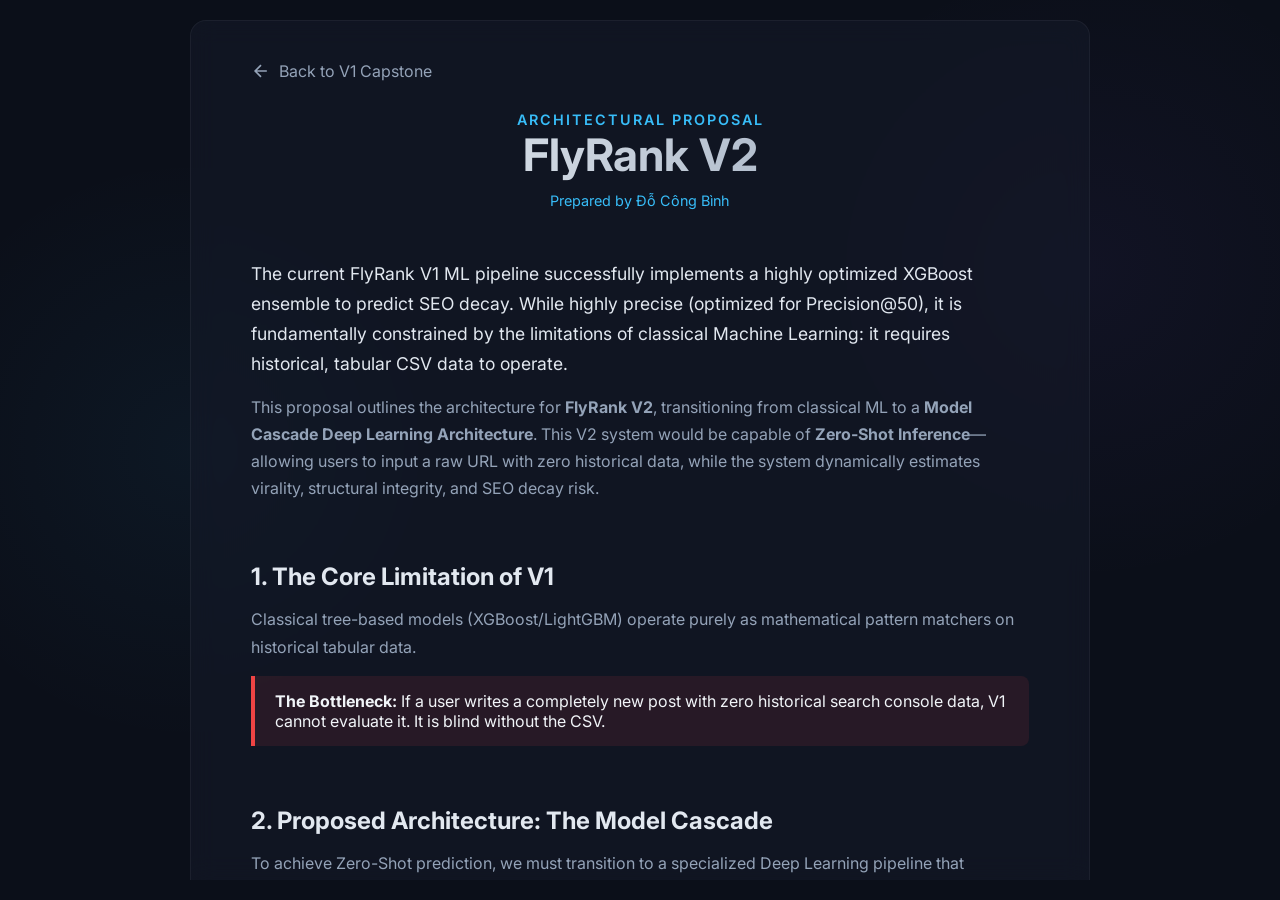
==== docs/v2.html @ f40fcbc7 "feat: build standalone v2 proposal web page" ====
<!DOCTYPE html>
<html lang="en">
<head>
    <meta charset="UTF-8">
    <meta name="viewport" content="width=device-width, initial-scale=1.0">
    <title>FlyRank V2 Architecture Proposal | Zero-Shot Cascade</title>
    
    <link rel="icon" href="data:image/svg+xml,<svg xmlns='http://www.w3.org/2000/svg' viewBox='0 0 100 100'><text y='.9em' font-size='90'>%E2%9A%A1</text></svg>">
    <link rel="stylesheet" href="style.css">
    <link href="https://fonts.googleapis.com/css2?family=Inter:wght@300;400;600;800&display=swap" rel="stylesheet">
    
    <style>
        /* V2 Specific Overrides & Flowchart */
        .v2-header {
            text-align: center;
            margin-bottom: 50px;
        }
        
        .v2-header h1 {
            font-size: 2.8rem;
            background: linear-gradient(90deg, #f1f5f9, #94a3b8);
            -webkit-background-clip: text;
            -webkit-text-fill-color: transparent;
            margin-bottom: 10px;
        }
        
        .v2-subtitle {
            color: var(--accent);
            font-weight: 600;
            letter-spacing: 2px;
            text-transform: uppercase;
            font-size: 0.9rem;
        }

        .section-block {
            margin-bottom: 60px;
        }

        .v2-flowchart {
            display: flex;
            flex-direction: column;
            align-items: center;
            padding: 40px 0;
            margin: 40px 0;
            background: rgba(0, 0, 0, 0.2);
            border-radius: 16px;
            border: 1px solid rgba(255,255,255,0.05);
        }

        .flow-node {
            padding: 20px 30px;
            border-radius: 12px;
            text-align: center;
            min-width: 320px;
            font-weight: 600;
            font-size: 1.1rem;
            position: relative;
            z-index: 2;
            box-shadow: 0 10px 30px rgba(0,0,0,0.3);
            transition: transform 0.3s ease;
        }
        
        .flow-node:hover {
            transform: translateY(-2px);
        }

        .node-user {
            background: rgba(255, 255, 255, 0.05);
            border: 1px solid rgba(255, 255, 255, 0.2);
            color: var(--text-main);
        }

        .node-gateway {
            background: rgba(56, 189, 248, 0.1);
            border: 1px solid rgba(56, 189, 248, 0.4);
            color: #38bdf8;
        }

        .node-brain {
            background: #334155;
            border: 1px solid rgba(255, 255, 255, 0.2);
            color: white;
            box-shadow: 0 0 20px rgba(51, 65, 85, 0.5);
        }

        .node-mouth {
            background: #10B981;
            border: 1px solid rgba(16, 185, 129, 0.4);
            color: white;
            box-shadow: 0 0 20px rgba(16, 185, 129, 0.3);
        }

        .flow-arrow {
            display: flex;
            flex-direction: column;
            align-items: center;
            justify-content: center;
            position: relative;
            height: 60px;
        }

        .flow-arrow .line {
            width: 2px;
            height: 100%;
            background: linear-gradient(to bottom, rgba(255,255,255,0.4), rgba(255,255,255,0.1));
        }

        .flow-arrow .arrowhead {
            position: absolute;
            bottom: -2px;
            width: 0; 
            height: 0; 
            border-left: 6px solid transparent;
            border-right: 6px solid transparent;
            border-top: 6px solid rgba(255,255,255,0.4);
        }

        .flow-arrow-label {
            position: absolute;
            left: 50%;
            transform: translateX(20px);
            background: var(--bg-dark);
            padding: 6px 14px;
            border-radius: 20px;
            font-size: 0.85rem;
            color: var(--text-muted);
            border: 1px solid rgba(255,255,255,0.1);
            white-space: nowrap;
            box-shadow: 0 4px 10px rgba(0,0,0,0.5);
        }

        .economics-grid {
            display: grid;
            grid-template-columns: 1fr 1fr;
            gap: 20px;
            margin-top: 20px;
        }

        .econ-card {
            text-align: center;
            padding: 40px 30px;
            background: rgba(255,255,255,0.02);
            border: 1px solid rgba(255,255,255,0.05);
            border-radius: 16px;
        }

        .econ-val {
            font-size: 3rem;
            font-weight: 800;
            color: #10B981;
            margin-bottom: 15px;
            text-shadow: 0 0 30px rgba(16, 185, 129, 0.3);
        }
        
        .econ-card p {
            color: var(--text-muted);
            font-size: 0.95rem;
            margin: 0;
        }

        .back-btn {
            display: inline-flex;
            align-items: center;
            gap: 8px;
            color: var(--text-muted);
            text-decoration: none;
            margin-bottom: 30px;
            transition: color 0.2s;
        }
        
        .back-btn:hover {
            color: var(--text-main);
        }
    </style>
</head>
<body>
    <div class="app-container" style="justify-content: center;">
        
        <main class="main-content" style="max-width: 900px; flex: none; width: 100%;">
            <div class="content-wrapper glass-panel">
                
                <a href="index.html" class="back-btn">
                    <svg width="20" height="20" viewBox="0 0 24 24" fill="none" stroke="currentColor" stroke-width="2"><path d="M19 12H5M12 19l-7-7 7-7"/></svg>
                    Back to V1 Capstone
                </a>

                <div class="v2-header">
                    <div class="v2-subtitle">Architectural Proposal</div>
                    <h1>FlyRank V2</h1>
                    <p class="author-block" style="border: none; margin: 0; padding: 0;">Prepared by Đỗ Công Bình</p>
                </div>

                <div class="paper-body">
                    <div class="section-block">
                        <p class="lead" style="font-size: 1.1rem; color: #e2e8f0;">The current FlyRank V1 ML pipeline successfully implements a highly optimized XGBoost ensemble to predict SEO decay. While highly precise (optimized for Precision@50), it is fundamentally constrained by the limitations of classical Machine Learning: it requires historical, tabular CSV data to operate.</p>
                        <p>This proposal outlines the architecture for <strong>FlyRank V2</strong>, transitioning from classical ML to a <strong>Model Cascade Deep Learning Architecture</strong>. This V2 system would be capable of <strong>Zero-Shot Inference</strong>—allowing users to input a raw URL with zero historical data, while the system dynamically estimates virality, structural integrity, and SEO decay risk.</p>
                    </div>

                    <div class="section-block">
                        <h2>1. The Core Limitation of V1</h2>
                        <p>Classical tree-based models (XGBoost/LightGBM) operate purely as mathematical pattern matchers on historical tabular data.</p>
                        <div style="background: rgba(239, 68, 68, 0.1); border-left: 4px solid var(--urgent); padding: 15px 20px; border-radius: 0 8px 8px 0;">
                            <strong>The Bottleneck:</strong> If a user writes a completely new post with zero historical search console data, V1 cannot evaluate it. It is blind without the CSV.
                        </div>
                    </div>

                    <div class="section-block">
                        <h2>2. Proposed Architecture: The Model Cascade</h2>
                        <p>To achieve Zero-Shot prediction, we must transition to a specialized Deep Learning pipeline that possesses an internal semantic "world model" of language, SEO, and structural patterns. To optimize for cost and speed, V2 will utilize a <strong>Router / Cascade</strong> pipeline.</p>
                        
                        <!-- CUSTOM ARCHITECTURE DIAGRAM -->
                        <div class="v2-flowchart">
                            <div class="flow-node node-user">User Inputs Raw URL</div>
                            
                            <div class="flow-arrow">
                                <div class="line"></div>
                                <div class="arrowhead"></div>
                            </div>
                            
                            <div class="flow-node node-gateway">FastAPI Gateway</div>
                            
                            <div class="flow-arrow">
                                <div class="line"></div>
                                <div class="arrowhead"></div>
                            </div>
                            
                            <div class="flow-node node-brain">Step 1: The "Brain"<br><span style="font-size: 0.85rem; font-weight: 400; opacity: 0.8;">Fine-Tuned LoRA (Heavy Inference)</span></div>
                            
                            <div class="flow-arrow">
                                <div class="line"></div>
                                <div class="arrowhead"></div>
                                <div class="flow-arrow-label">Calculates Mathematical Embeddings<br>→ Outputs Raw JSON Score</div>
                            </div>
                            
                            <div class="flow-node node-mouth">Step 2: The "Mouth"<br><span style="font-size: 0.85rem; font-weight: 400; opacity: 0.9;">Groq LLaMA 8B Proxy (High-Speed)</span></div>
                            
                            <div class="flow-arrow">
                                <div class="line"></div>
                                <div class="arrowhead"></div>
                                <div class="flow-arrow-label">Translates JSON to Strategy</div>
                            </div>
                            
                            <div class="flow-node node-user" style="border-color: #10B981; color: white;">Final Action Playbook Generated</div>
                        </div>
                    </div>

                    <div class="section-block">
                        <h2>3. Business Impact & Unit Economics</h2>
                        
                        <div class="economics-grid">
                            <div class="econ-card glass-panel">
                                <div class="econ-val">$0.0025</div>
                                <p><strong>Cost Per Inference</strong><br>By decoupling the Brain and Mouth, GPU costs are slashed by 90% compared to a unified LLM.</p>
                            </div>
                            <div class="econ-card glass-panel">
                                <div class="econ-val" style="color: #38bdf8;">∞</div>
                                <p><strong>Frictionless Onboarding</strong><br>Users drop a raw URL into the UI. No Search Console connections or CSV uploads required.</p>
                            </div>
                        </div>

                        <ul style="margin-top: 30px; padding-left: 20px; line-height: 1.8; color: var(--text-muted);">
                            <li><strong style="color: white;">Expanding Total Addressable Market (TAM):</strong> V1 serves enterprise clients with established datasets. V2 opens the market to small firms, solo creators, and startups who lack historical CSV data.</li>
                            <li><strong style="color: white;">Product-Led Growth (Freemium):</strong> The fractional unit economics unlock the financial viability of a "Free Trial" tier, massively lowering CAC.</li>
                            <li><strong style="color: white;">Proprietary Moat:</strong> The fine-tuned LoRA weights combined with the XGBoost ensemble vectors create a highly defensible algorithm that generic wrappers cannot replicate.</li>
                        </ul>
                    </div>

                </div>
            </div>
        </main>
    </div>
</body>
</html>
---- docs/style.css ----
:root {
    --bg-dark: #0b0f19;
    --panel-bg: rgba(20, 25, 40, 0.6);
    --border-glow: rgba(56, 189, 248, 0.3);
    --accent: #38bdf8;
    --text-main: #f1f5f9;
    --text-muted: #94a3b8;
    
    --urgent: #ef4444;
    --standard: #eab308;
    --basement: #22c55e;
}

* {
    box-sizing: border-box;
    margin: 0;
    padding: 0;
    font-family: 'Inter', sans-serif;
}

body {
    background-color: var(--bg-dark);
    color: var(--text-main);
    min-height: 100vh;
    background-image: 
        radial-gradient(circle at 15% 50%, rgba(56, 189, 248, 0.05), transparent 25%),
        radial-gradient(circle at 85% 30%, rgba(139, 92, 246, 0.05), transparent 25%);
}

.glass-panel {
    background: var(--panel-bg);
    backdrop-filter: blur(12px);
    -webkit-backdrop-filter: blur(12px);
    border: 1px solid rgba(255, 255, 255, 0.05);
    border-radius: 16px;
    box-shadow: 0 4px 30px rgba(0, 0, 0, 0.1);
}

.app-container {
    display: flex;
    height: 100vh;
    padding: 20px;
    gap: 20px;
}

/* SIDEBAR */
.sidebar {
    width: 250px;
    padding: 24px;
    display: flex;
    flex-direction: column;
    gap: 30px;
}

.sidebar h2 {
    font-size: 1.2rem;
    font-weight: 800;
    letter-spacing: 1px;
    color: var(--accent);
}

.nav-links {
    display: flex;
    flex-direction: column;
    gap: 10px;
}

.nav-btn {
    background: transparent;
    border: 1px solid transparent;
    color: var(--text-muted);
    text-align: left;
    padding: 10px 15px;
    border-radius: 8px;
    cursor: pointer;
    transition: all 0.2s;
    font-size: 0.95rem;
}

.nav-btn:hover {
    background: rgba(255, 255, 255, 0.05);
    color: var(--text-main);
}

.nav-btn.active {
    background: rgba(56, 189, 248, 0.1);
    color: var(--accent);
    border: 1px solid var(--border-glow);
}

.premium-btn {
    background: linear-gradient(90deg, rgba(56,189,248,0.1) 0%, rgba(139,92,246,0.1) 100%);
    border: 1px solid rgba(139,92,246,0.3);
    color: #e2e8f0;
}

.paper-nav h3 {
    font-size: 0.8rem;
    text-transform: uppercase;
    color: var(--text-muted);
    margin-bottom: 10px;
}

.paper-nav ul {
    list-style: none;
    display: flex;
    flex-direction: column;
    gap: 8px;
}

.paper-nav a {
    color: var(--text-muted);
    text-decoration: none;
    font-size: 0.85rem;
    transition: color 0.2s;
}

.paper-nav a:hover {
    color: var(--accent);
}

/* MAIN CONTENT */
.main-content {
    flex: 1;
    overflow: hidden;
    position: relative;
}

.view-section {
    position: absolute;
    top: 0;
    left: 0;
    width: 100%;
    height: 100%;
    opacity: 0;
    pointer-events: none;
    transition: opacity 0.3s ease;
    overflow-y: auto;
}

.view-section.active {
    opacity: 1;
    pointer-events: all;
}

/* PAPER VIEW */
.content-wrapper {
    padding: 40px 60px;
    max-width: 900px;
    margin: 0 auto;
    min-height: 100%;
}

.paper-title {
    font-size: 2.2rem;
    font-weight: 800;
    margin-bottom: 10px;
    line-height: 1.2;
}

.author-block {
    color: var(--accent);
    font-size: 0.9rem;
    margin-bottom: 40px;
    padding-bottom: 20px;
    border-bottom: 1px solid rgba(255,255,255,0.1);
}

.paper-body h2 {
    font-size: 1.5rem;
    margin: 30px 0 15px 0;
    color: #e2e8f0;
}

.paper-body p {
    color: var(--text-muted);
    line-height: 1.7;
    margin-bottom: 15px;
}

/* ENGINE VIEW */
.engine-grid {
    display: grid;
    grid-template-columns: 1fr 1.5fr;
    grid-template-rows: auto 1fr;
    gap: 20px;
    height: 100%;
}

.upload-panel {
    grid-column: 1 / 3;
    padding: 24px;
    text-align: center;
}

.drop-zone {
    margin-top: 15px;
    border: 2px dashed rgba(255,255,255,0.2);
    border-radius: 12px;
    padding: 40px;
    transition: all 0.2s;
}

.drop-zone.dragover {
    border-color: var(--accent);
    background: rgba(56, 189, 248, 0.05);
}

.action-btn {
    margin-top: 15px;
    background: var(--accent);
    color: #000;
    border: none;
    padding: 8px 20px;
    border-radius: 6px;
    font-weight: 600;
    cursor: pointer;
    transition: transform 0.1s;
}

.action-btn:active {
    transform: scale(0.98);
}

.results-panel, .chat-panel {
    padding: 24px;
    display: flex;
    flex-direction: column;
    overflow: hidden;
}

.table-container {
    margin-top: 15px;
    overflow-y: auto;
    flex: 1;
}

table {
    width: 100%;
    border-collapse: collapse;
    font-size: 0.9rem;
}

th, td {
    padding: 12px;
    text-align: left;
    border-bottom: 1px solid rgba(255,255,255,0.05);
}

th {
    color: var(--text-muted);
    font-weight: 600;
    position: sticky;
    top: 0;
    background: var(--bg-dark);
}

/* Status Colors */
.status-urgent { color: var(--urgent); font-weight: 600; }
.status-standard { color: var(--standard); font-weight: 600; }
.status-basement { color: var(--basement); font-weight: 600; }

/* CHAT PANEL */
.chat-history {
    flex: 1;
    overflow-y: auto;
    margin: 15px 0;
    display: flex;
    flex-direction: column;
    gap: 10px;
    padding-right: 10px;
}

.chat-msg {
    padding: 10px 14px;
    border-radius: 8px;
    font-size: 0.9rem;
    line-height: 1.4;
    max-width: 85%;
}

.chat-msg.system { background: rgba(255,255,255,0.05); color: var(--text-muted); }
.chat-msg.user { background: rgba(56, 189, 248, 0.15); align-self: flex-end; border: 1px solid var(--border-glow);}
.chat-msg.bot { background: rgba(139, 92, 246, 0.15); align-self: flex-start; border: 1px solid rgba(139,92,246,0.3);}

.chat-input-area {
    display: flex;
    gap: 10px;
}

.chat-input-area input {
    flex: 1;
    background: rgba(0,0,0,0.3);
    border: 1px solid rgba(255,255,255,0.1);
    border-radius: 6px;
    padding: 10px;
    color: white;
    outline: none;
}

.chat-input-area input:focus {
    border-color: var(--accent);
}

/* RESPONSIVE DESIGN */
@media (max-width: 768px) {
    .app-container {
        flex-direction: column;
    }
    
    .sidebar {
        width: 100%;
        padding: 15px;
        gap: 15px;
        border-bottom: 1px solid rgba(255,255,255,0.05);
    }
    
    .nav-links {
        flex-direction: row;
        overflow-x: auto;
        white-space: nowrap;
        padding-bottom: 5px;
    }
    
    .nav-btn {
        flex: 1;
        text-align: center;
    }
    
    .paper-nav {
        display: none; /* Hide paper outline on mobile to save space */
    }
    
    .engine-grid {
        grid-template-columns: 1fr;
        grid-template-rows: auto auto auto;
    }
    
    .upload-panel {
        grid-column: 1;
    }
    
    .results-panel, .chat-panel {
        min-height: 400px; /* Ensure content is visible when stacked */
    }
}

/* ════════════════════════════════════════
   FLYRANK GRADUATE BADGE FOOTER
   Week 9 — Plant Your Flag
════════════════════════════════════════ */
.flyrank-footer {
    width: 100%;
    padding: 20px 24px;
    display: flex;
    justify-content: center;
    align-items: center;
    border-top: 1px solid rgba(56, 189, 248, 0.12);
    background: rgba(11, 15, 25, 0.85);
    margin-top: 24px;
}

.flyrank-badge-link {
    display: inline-flex;
    align-items: center;
    gap: 8px;
    padding: 8px 16px;
    border: 1px solid rgba(56, 189, 248, 0.3);
    border-radius: 999px;
    background: rgba(56, 189, 248, 0.06);
    color: var(--text-muted);
    text-decoration: none;
    font-size: 0.78rem;
    font-weight: 500;
    letter-spacing: 0.03em;
    transition: background 0.2s ease, border-color 0.2s ease, color 0.2s ease, transform 0.15s ease;
}

.flyrank-badge-link:hover {
    background: rgba(56, 189, 248, 0.14);
    border-color: rgba(56, 189, 248, 0.6);
    color: var(--text-main);
    transform: translateY(-1px);
}

.flyrank-badge-icon {
    display: block;
    flex-shrink: 0;
    /* tint to mint/cyan to match --accent */
    filter: brightness(0) invert(1) sepia(1) hue-rotate(170deg) saturate(3);
    opacity: 0.75;
}

.flyrank-badge-arrow {
    opacity: 0.5;
    flex-shrink: 0;
}
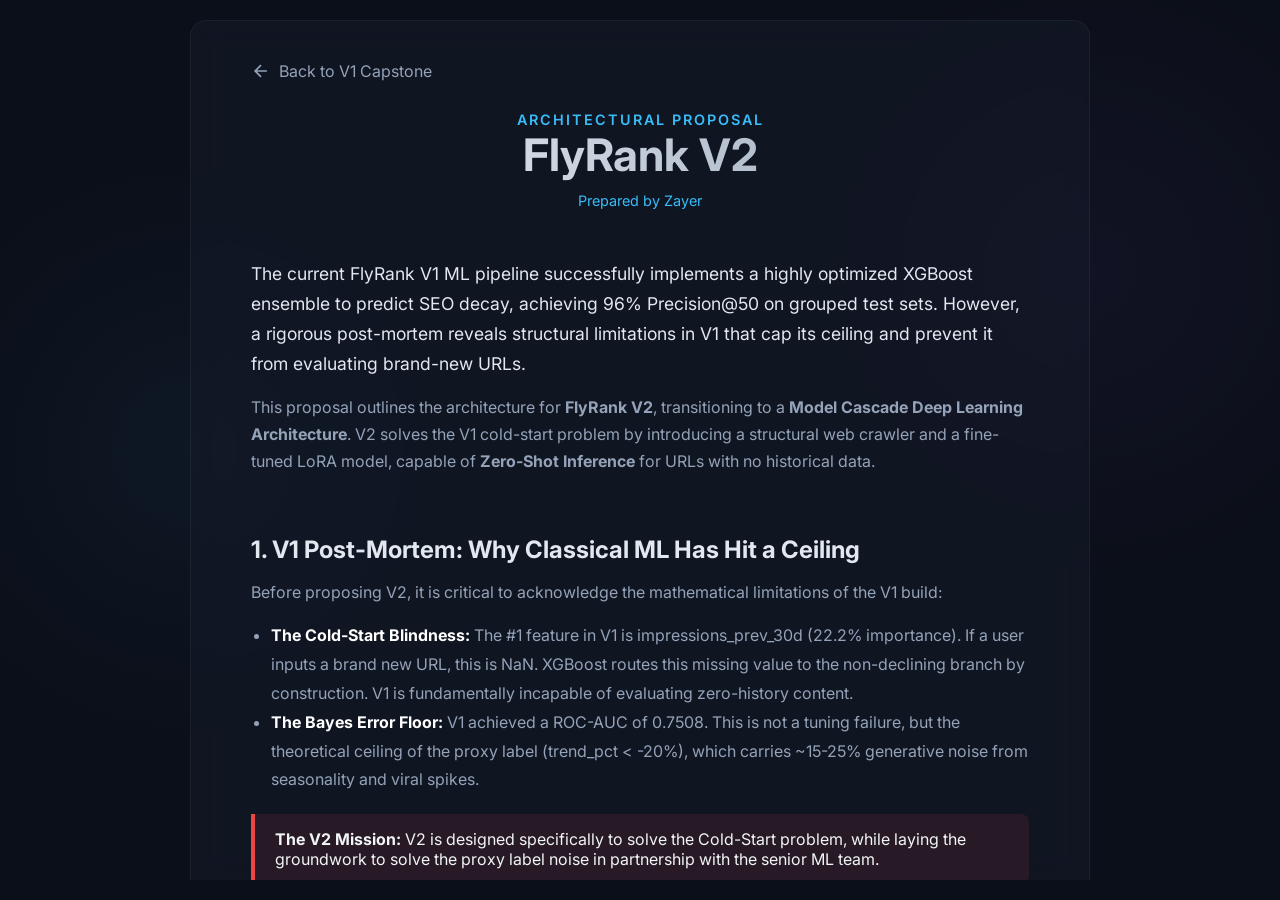
==== commit 59479f94: "docs: Update V2 proposal with honest technical post-mortem and crawler architecture" ====
--- a/docs/v2.html
+++ b/docs/v2.html
@@ -11,6 +11,15 @@
     
     <style>
         /* V2 Specific Overrides & Flowchart */
+        /* Hide Scrollbar */
+        .main-content::-webkit-scrollbar {
+            display: none;
+        }
+        .main-content {
+            -ms-overflow-style: none;  /* IE and Edge */
+            scrollbar-width: none;  /* Firefox */
+        }
+        
         .v2-header {
             text-align: center;
             margin-bottom: 50px;
@@ -74,6 +83,12 @@
             background: rgba(56, 189, 248, 0.1);
             border: 1px solid rgba(56, 189, 248, 0.4);
             color: #38bdf8;
+        }
+        
+        .node-crawler {
+            background: rgba(245, 158, 11, 0.1);
+            border: 1px solid rgba(245, 158, 11, 0.4);
+            color: #f59e0b;
         }
 
         .node-brain {
@@ -176,7 +191,7 @@
 <body>
     <div class="app-container" style="justify-content: center;">
         
-        <main class="main-content" style="max-width: 900px; flex: none; width: 100%;">
+        <main class="main-content" style="max-width: 900px; flex: none; width: 100%; overflow-y: auto; padding-bottom: 50px;">
             <div class="content-wrapper glass-panel">
                 
                 <a href="index.html" class="back-btn">
@@ -187,30 +202,34 @@
                 <div class="v2-header">
                     <div class="v2-subtitle">Architectural Proposal</div>
                     <h1>FlyRank V2</h1>
-                    <p class="author-block" style="border: none; margin: 0; padding: 0;">Prepared by Đỗ Công Bình</p>
+                    <p class="author-block" style="border: none; margin: 0; padding: 0;">Prepared by Zayer</p>
                 </div>
 
                 <div class="paper-body">
                     <div class="section-block">
-                        <p class="lead" style="font-size: 1.1rem; color: #e2e8f0;">The current FlyRank V1 ML pipeline successfully implements a highly optimized XGBoost ensemble to predict SEO decay. While highly precise (optimized for Precision@50), it is fundamentally constrained by the limitations of classical Machine Learning: it requires historical, tabular CSV data to operate.</p>
-                        <p>This proposal outlines the architecture for <strong>FlyRank V2</strong>, transitioning from classical ML to a <strong>Model Cascade Deep Learning Architecture</strong>. This V2 system would be capable of <strong>Zero-Shot Inference</strong>—allowing users to input a raw URL with zero historical data, while the system dynamically estimates virality, structural integrity, and SEO decay risk.</p>
-                    </div>
-
-                    <div class="section-block">
-                        <h2>1. The Core Limitation of V1</h2>
-                        <p>Classical tree-based models (XGBoost/LightGBM) operate purely as mathematical pattern matchers on historical tabular data.</p>
-                        <div style="background: rgba(239, 68, 68, 0.1); border-left: 4px solid var(--urgent); padding: 15px 20px; border-radius: 0 8px 8px 0;">
-                            <strong>The Bottleneck:</strong> If a user writes a completely new post with zero historical search console data, V1 cannot evaluate it. It is blind without the CSV.
+                        <p class="lead" style="font-size: 1.1rem; color: #e2e8f0;">The current FlyRank V1 ML pipeline successfully implements a highly optimized XGBoost ensemble to predict SEO decay, achieving 96% Precision@50 on grouped test sets. However, a rigorous post-mortem reveals structural limitations in V1 that cap its ceiling and prevent it from evaluating brand-new URLs.</p>
+                        <p>This proposal outlines the architecture for <strong>FlyRank V2</strong>, transitioning to a <strong>Model Cascade Deep Learning Architecture</strong>. V2 solves the V1 cold-start problem by introducing a structural web crawler and a fine-tuned LoRA model, capable of <strong>Zero-Shot Inference</strong> for URLs with no historical data.</p>
+                    </div>
+                    
+                    <div class="section-block">
+                        <h2>1. V1 Post-Mortem: Why Classical ML Has Hit a Ceiling</h2>
+                        <p>Before proposing V2, it is critical to acknowledge the mathematical limitations of the V1 build:</p>
+                        <ul style="padding-left: 20px; line-height: 1.8; color: var(--text-muted);">
+                            <li><strong style="color: white;">The Cold-Start Blindness:</strong> The #1 feature in V1 is <code>impressions_prev_30d</code> (22.2% importance). If a user inputs a brand new URL, this is <code>NaN</code>. XGBoost routes this missing value to the non-declining branch by construction. V1 is fundamentally incapable of evaluating zero-history content.</li>
+                            <li><strong style="color: white;">The Bayes Error Floor:</strong> V1 achieved a ROC-AUC of 0.7508. This is not a tuning failure, but the theoretical ceiling of the proxy label (<code>trend_pct < -20%</code>), which carries ~15-25% generative noise from seasonality and viral spikes.</li>
+                        </ul>
+                        <div style="background: rgba(239, 68, 68, 0.1); border-left: 4px solid var(--urgent); padding: 15px 20px; border-radius: 0 8px 8px 0; margin-top: 20px;">
+                            <strong>The V2 Mission:</strong> V2 is designed specifically to solve the Cold-Start problem, while laying the groundwork to solve the proxy label noise in partnership with the senior ML team.
                         </div>
                     </div>
 
                     <div class="section-block">
                         <h2>2. Proposed Architecture: The Model Cascade</h2>
-                        <p>To achieve Zero-Shot prediction, we must transition to a specialized Deep Learning pipeline that possesses an internal semantic "world model" of language, SEO, and structural patterns. To optimize for cost and speed, V2 will utilize a <strong>Router / Cascade</strong> pipeline.</p>
+                        <p>To achieve Zero-Shot prediction, V2 decouples feature extraction, heavy semantic scoring, and natural language generation into a highly efficient pipeline.</p>
                         
                         <!-- CUSTOM ARCHITECTURE DIAGRAM -->
                         <div class="v2-flowchart">
-                            <div class="flow-node node-user">User Inputs Raw URL</div>
+                            <div class="flow-node node-user">User Inputs Raw URL<br><span style="font-size: 0.85rem; font-weight: 400; opacity: 0.8;">(Zero History)</span></div>
                             
                             <div class="flow-arrow">
                                 <div class="line"></div>
@@ -224,15 +243,27 @@
                                 <div class="arrowhead"></div>
                             </div>
                             
-                            <div class="flow-node node-brain">Step 1: The "Brain"<br><span style="font-size: 0.85rem; font-weight: 400; opacity: 0.8;">Fine-Tuned LoRA (Heavy Inference)</span></div>
+                            <div class="flow-node node-crawler">The Crawler<br><span style="font-size: 0.85rem; font-weight: 400; opacity: 0.8;">Structural Extraction</span></div>
+                            
+                            <div class="flow-arrow" style="height: 80px;">
+                                <div class="line"></div>
+                                <div class="arrowhead"></div>
+                                <div class="flow-arrow-label">Extracts: Word Count, Headings, Depth, Schema</div>
+                            </div>
+                            
+                            <div class="flow-node node-brain">Step 2: The "Brain"<br><span style="font-size: 0.85rem; font-weight: 400; opacity: 0.8;">Fine-Tuned LoRA (Heavy Inference)</span></div>
+                            
+                            <div style="margin: 15px 0; color: #94a3b8; font-size: 0.85rem; text-align: center; max-width: 300px;">
+                                * If history exists, V1 XGBoost injects <code>predict_proba</code> + top SHAP signals here instead of raw tree-leaf vectors.
+                            </div>
                             
                             <div class="flow-arrow">
                                 <div class="line"></div>
                                 <div class="arrowhead"></div>
-                                <div class="flow-arrow-label">Calculates Mathematical Embeddings<br>→ Outputs Raw JSON Score</div>
-                            </div>
-                            
-                            <div class="flow-node node-mouth">Step 2: The "Mouth"<br><span style="font-size: 0.85rem; font-weight: 400; opacity: 0.9;">Groq LLaMA 8B Proxy (High-Speed)</span></div>
+                                <div class="flow-arrow-label">Outputs Raw JSON Score</div>
+                            </div>
+                            
+                            <div class="flow-node node-mouth">Step 3: The "Mouth"<br><span style="font-size: 0.85rem; font-weight: 400; opacity: 0.9;">Groq LLaMA 8B Proxy (High-Speed)</span></div>
                             
                             <div class="flow-arrow">
                                 <div class="line"></div>
@@ -254,14 +285,22 @@
                             </div>
                             <div class="econ-card glass-panel">
                                 <div class="econ-val" style="color: #38bdf8;">∞</div>
-                                <p><strong>Frictionless Onboarding</strong><br>Users drop a raw URL into the UI. No Search Console connections or CSV uploads required.</p>
+                                <p><strong>Frictionless Onboarding</strong><br>Users drop a raw URL into the UI. The crawler + cascade evaluates it instantly.</p>
                             </div>
                         </div>
 
                         <ul style="margin-top: 30px; padding-left: 20px; line-height: 1.8; color: var(--text-muted);">
-                            <li><strong style="color: white;">Expanding Total Addressable Market (TAM):</strong> V1 serves enterprise clients with established datasets. V2 opens the market to small firms, solo creators, and startups who lack historical CSV data.</li>
+                            <li><strong style="color: white;">Expanding Total Addressable Market (TAM):</strong> V2 opens the market to small firms, solo creators, and startups who lack historical CSV data.</li>
                             <li><strong style="color: white;">Product-Led Growth (Freemium):</strong> The fractional unit economics unlock the financial viability of a "Free Trial" tier, massively lowering CAC.</li>
-                            <li><strong style="color: white;">Proprietary Moat:</strong> The fine-tuned LoRA weights combined with the XGBoost ensemble vectors create a highly defensible algorithm that generic wrappers cannot replicate.</li>
+                        </ul>
+                    </div>
+                    
+                    <div class="section-block">
+                        <h2>4. Open Technical Questions (For Senior Review)</h2>
+                        <p>To move this from proposal to production, I would look to collaborate with the FlyRank ML team on two specific fronts:</p>
+                        <ul style="padding-left: 20px; line-height: 1.8; color: var(--text-muted);">
+                            <li><strong style="color: white;">Time-Series Ground Truth:</strong> Moving away from the 30-day proxy label to a true future-window outcome using the 79M row warehouse to break the 0.75 ROC-AUC ceiling.</li>
+                            <li><strong style="color: white;">Crawler Infrastructure:</strong> Defining the specific structural features (e.g., keyword density vs. semantic distance) the crawler should pass to the LoRA Brain.</li>
                         </ul>
                     </div>
 
